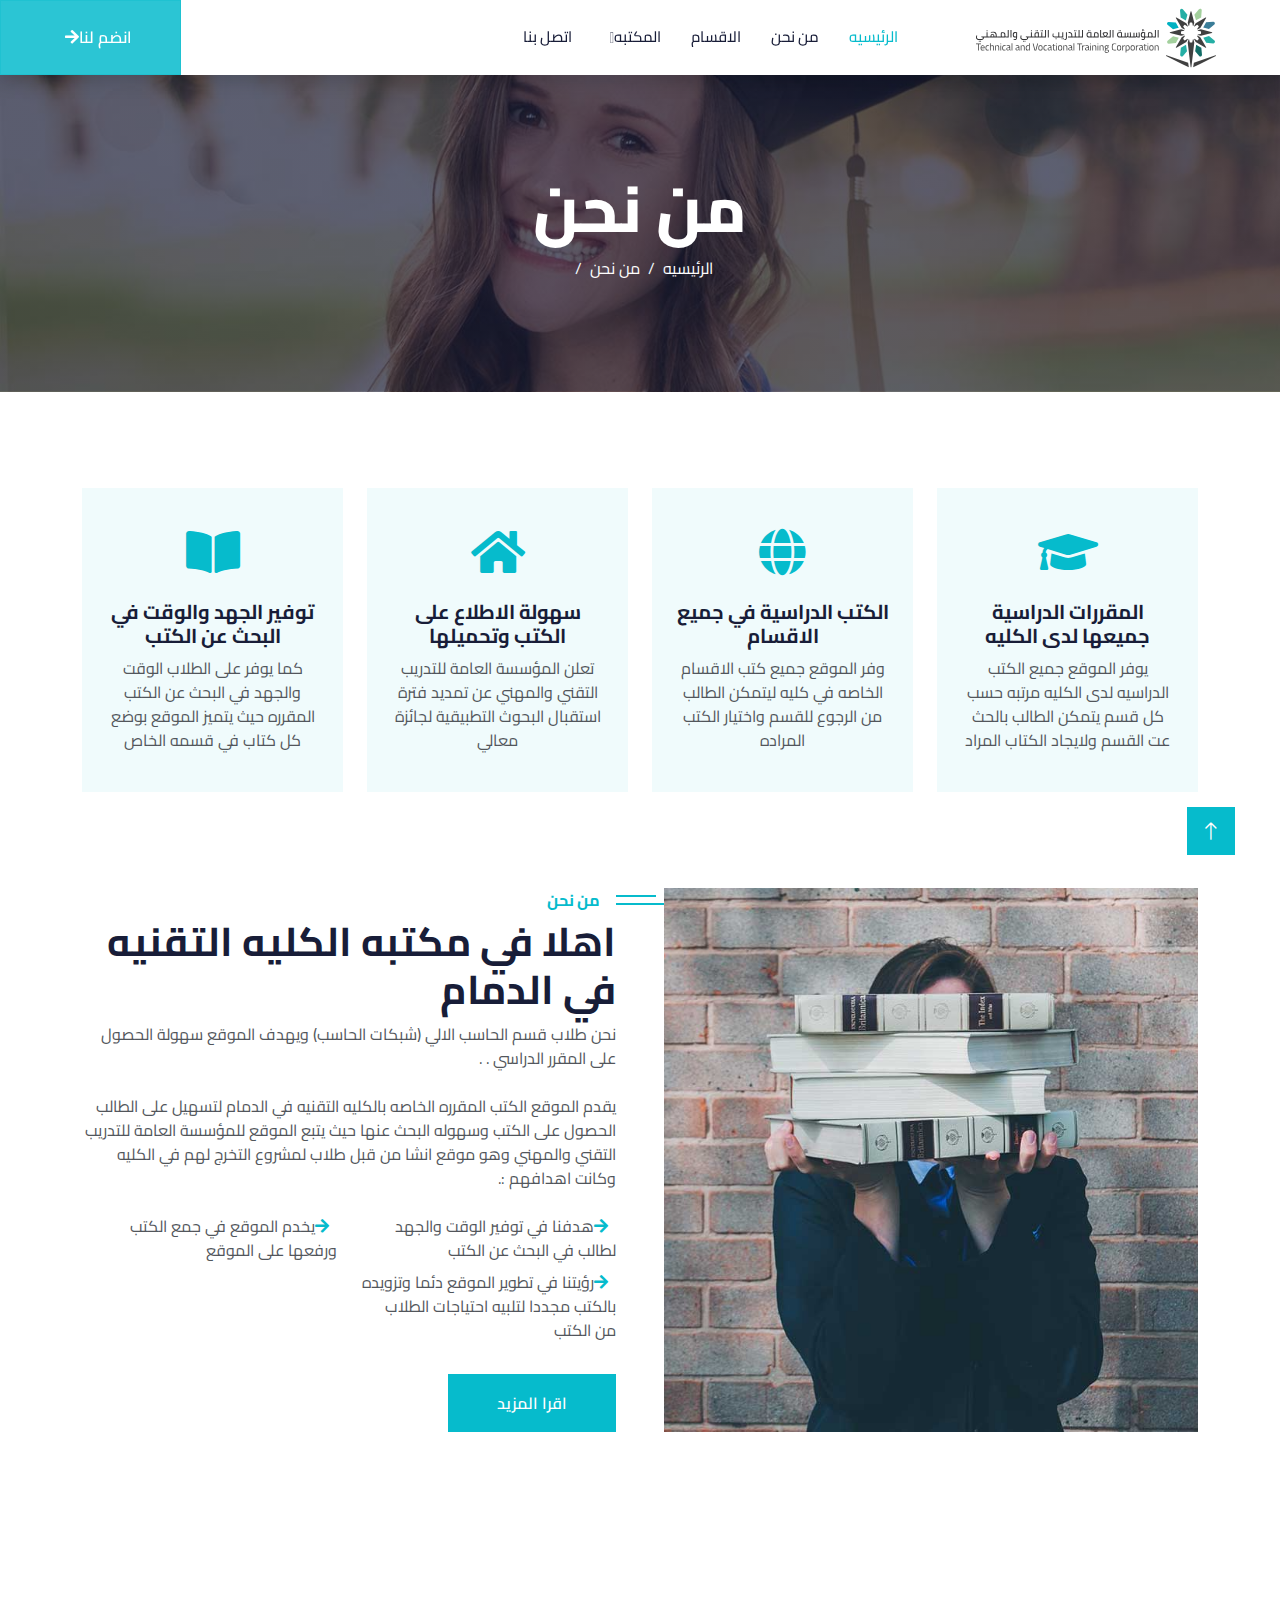
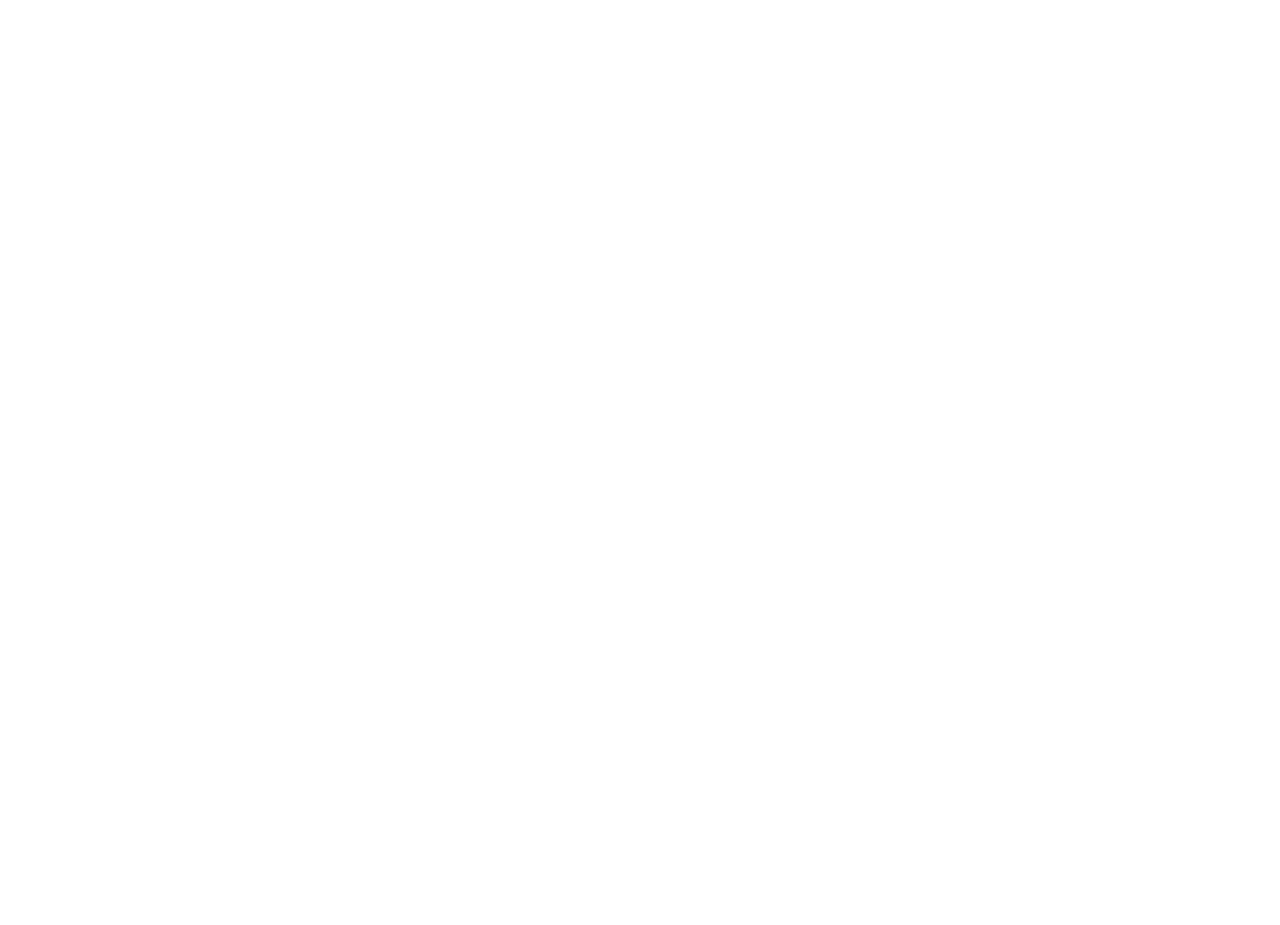
==== about.html @ c3a36c55 "o" ====
<!DOCTYPE html>
<html lang="en">

<head>
    <meta charset="utf-8">
    <title>مكتبه الكليه التقنيه في الدمام </title>
    <meta content="width=device-width, initial-scale=1.0" name="viewport">
    <meta content="" name="keywords">
    <meta content="" name="description">

    <!-- Favicon -->
    <link href="img/favicon.ico" rel="icon">

    <link rel="preconnect" href="https://fonts.googleapis.com">
    <link rel="preconnect" href="https://fonts.gstatic.com" crossorigin>
    <link href="https://fonts.googleapis.com/css2?family=Cairo:wght@600&display=swap" rel="stylesheet">    <link href="https://cdnjs.cloudflare.com/ajax/libs/font-awesome/5.10.0/css/all.min.css" rel="stylesheet">
        

    <!-- Icon Font Stylesheet -->
    <link href="https://cdnjs.cloudflare.com/ajax/libs/font-awesome/5.10.0/css/all.min.css" rel="stylesheet">
    <link href="https://cdn.jsdelivr.net/npm/bootstrap-icons@1.4.1/font/bootstrap-icons.css" rel="stylesheet">

    <!-- Libraries Stylesheet -->
    <link href="lib/animate/animate.min.css" rel="stylesheet">
    <link href="lib/owlcarousel/assets/owl.carousel.min.css" rel="stylesheet">

    <!-- Customized Bootstrap Stylesheet -->
    <link href="css/bootstrap.min.css" rel="stylesheet">

    <!-- Template Stylesheet -->
    <link href="css/style.css" rel="stylesheet">
</head>

<body>
    <!-- Spinner Start -->
    <div id="spinner" class="show bg-white position-fixed translate-middle w-100 vh-100 top-50 start-50 d-flex align-items-center justify-content-center">
        <div class="spinner-border text-primary" style="width: 3rem; height: 3rem;" role="status">
            <span class="sr-only">Loading...</span>
        </div>
    </div>
    <!-- Spinner End -->


    <!-- Navbar Start -->
    <nav class="navbar navbar-expand-lg bg-white navbar-light shadow sticky-top p-0">
        <a href="index.html" class="navbar-brand d-flex align-items-center px-4 px-lg-5">
            <img width="240" height="200" src="img/logo.svg" alt="">
        </a>
        <button type="button" class="navbar-toggler me-4" data-bs-toggle="collapse" data-bs-target="#navbarCollapse">
            <span class="navbar-toggler-icon"></span>
        </button>
        <div class="collapse navbar-collapse" id="navbarCollapse">
            <div class="navbar-nav ms-auto p-4 p-lg-0">
                <a href="index.html" class="nav-item nav-link active">الرئيسيه</a>
                <a href="about.html" class="nav-item nav-link">من نحن</a>
                <a href="courses.html" class="nav-item nav-link">الاقسام</a>
                <div class="nav-item dropdown">
                    <a href="#" class="nav-link dropdown-toggle" data-bs-toggle="dropdown">المكتبه</a>
                    <div class="dropdown-menu fade-down m-0">
                        <a href="team.html" class="dropdown-item">المحاضرين</a>
                        <a href="courses.html" class="dropdown-item">الكتب</a>
                        <!-- <a href="404.html" class="dropdown-item">404 Page</a> -->
                    </div>
                </div>
                <a href="contact.html" class="nav-item nav-link">اتصل بنا </a>
            </div>
            <a href="" class="btn btn-primary py-4 px-lg-5 d-none d-lg-block"> انضم لنا<i class="fa fa-arrow-right ms-3"></i></a>
        </div>
    </nav>
    <!-- Navbar End -->


    <!-- Header Start -->
    <div class="container-fluid bg-primary py-5 mb-5 page-header">
        <div class="container py-5">
            <div class="row justify-content-center">
                <div class="col-lg-10 text-center">
                    <h1 class="display-3 text-white animated slideInDown">من نحن</h1>
                    <nav aria-label="breadcrumb">
                        <ol class="breadcrumb justify-content-center">
                            <li class="breadcrumb-item"><a class="text-white" href="#">الرئيسيه</a></li>
                            <li class="breadcrumb-item"><a class="text-white" href="#"></a></li>
                            <li class="breadcrumb-item text-white active" aria-current="page">من نحن</li>
                        </ol>
                    </nav>
                </div>
            </div>
        </div>
    </div>
    <!-- Header End -->


    <!-- Service Start -->
    <div class="container-xxl py-5">
        <div class="container">
            <div class="row g-4">
                <div class="col-lg-3 col-sm-6 wow fadeInUp" data-wow-delay="0.1s">
                    <div class="service-item text-center pt-3">
                        <div class="p-4">
                            <i class="fa fa-3x fa-graduation-cap text-primary mb-4"></i>
                            <h5 >المقررات الدراسية جميعها لدى الكليه    </h5>
                            <p> يوفر الموقع جميع الكتب الدراسيه لدى الكليه مرتبه حسب كل قسم يتمكن الطالب بالحث عت القسم ولايجاد الكتاب المراد </p>
                        </div>
                    </div>
                </div>
                <div class="col-lg-3 col-sm-6 wow fadeInUp" data-wow-delay="0.3s">
                    <div class="service-item text-center pt-3">
                        <div class="p-4">
                            <i class="fa fa-3x fa-globe text-primary mb-4"></i>
                            <h5 >  الكتب الدراسية في جميع الاقسام
                            </h5>
                            <p>وفر الموقع جميع كتب الاقسام الخاصه في كليه  ليتمكن الطالب من الرجوع للقسم واختيار الكتب المراده </p>
                        </div>
                    </div>
                </div>
                <div class="col-lg-3 col-sm-6 wow fadeInUp" data-wow-delay="0.5s">
                    <div class="service-item text-center pt-3">
                        <div class="p-4">
                            <i class="fa fa-3x fa-home text-primary mb-4"></i>
                            <h5 > سهولة الاطلاع على الكتب وتحميلها</h5>
                            <p>تعلن المؤسسة العامة للتدريب التقني والمهني عن تمديد فترة استقبال البحوث التطبيقية لجائزة معالي</p>
                        </div>
                    </div>
                </div>
                <div class="col-lg-3 col-sm-6 wow fadeInUp" data-wow-delay="0.7s">
                    <div class="service-item text-center pt-3">
                        <div class="p-4">
                            <i class="fa fa-3x fa-book-open text-primary mb-4"></i>
                            <h5 >  توفير الجهد والوقت  في البحث عن الكتب </h5>
                            <p> كما يوفر على الطلاب الوقت والجهد في البحث عن الكتب المقرره حيث يتميز الموقع بوضع كل كتاب في قسمه الخاص  </p>
                        </div>
                    </div>
                </div>
            </div>
        </div>
    </div>
    <!-- Service End -->



   <!-- About Start -->
   <div class="container-xxl py-5">
    <div class="container">
        <div class="row g-5">
            <div class="col-lg-6 wow fadeInUp" data-wow-delay="0.1s" style="min-height: 400px;">
                <div class="position-relative h-100">
                    <img class="img-fluid position-absolute w-100 h-100" src="img/about.jpg" alt="" style="object-fit: cover;">
                </div>
            </div>
            <div class="col-lg-6 wow fadeInUp" data-wow-delay="0.3s">
                <h6 class="section-title bg-white text-start text-primary pe-3"> من نحن</h6>
                <h1 >اهلا في مكتبه الكليه التقنيه في الدمام</h1>
                <p class="mb-4">   نحن طلاب قسم الحاسب الالي (شبكات الحاسب) ويهدف الموقع سهولة الحصول على المقرر الدراسي .
                    .</p>
                <p class="mb-4">يقدم الموقع الكتب المقرره الخاصه بالكليه التقنيه في الدمام لتسهيل على الطالب الحصول على الكتب وسهوله البحث عنها حيث يتبع الموقع للمؤسسة العامة للتدريب التقني والمهني وهو  موقع  انشا من قبل طلاب لمشروع التخرج لهم في الكليه وكانت اهدافهم :.</p>
                <div class="row gy-2 gx-4 mb-4">
                    <div class="col-sm-6">
                        <p class="mb-0"><i class="fa fa-arrow-right text-primary me-2"></i>هدفنا في توفير الوقت والجهد لطالب في البحث عن الكتب  </p>
                    </div>
                    <div class="col-sm-6">
                        <p class="mb-0"><i class="fa fa-arrow-right text-primary me-2"></i>يخدم الموقع  في جمع الكتب ورفعها على الموقع </p>
                    </div>
                    <div class="col-sm-6">
                        <p class="mb-0"><i class="fa fa-arrow-right text-primary me-2"></i>رؤيتنا في تطوير الموقع دئما وتزويده بالكتب مجددا لتلبيه احتياجات الطلاب من الكتب </p>
                    </div>
                    
                   
                </div>
                <a class="btn btn-primary py-3 px-5 mt-2" href="">اقرا المزيد  </a>
            </div>
        </div>
    </div>
</div>
<!-- About End -->


   <!-- Team Start -->
   <div class="container-xxl py-5">
    <div class="container">
        <div class="text-center wow fadeInUp" data-wow-delay="0.1s">
            <h6 class="section-title bg-white text-center text-primary px-3">المحاضرين</h6>
            <h1 class="mb-5">اشهر المحاضرين</h1>
        </div>
        <div class="row g-4">
            <div class="col-lg-3 col-md-6 wow fadeInUp" data-wow-delay="0.1s">
                <div class="team-item bg-light">
                    <div class="overflow-hidden">
                        <img class="img-fluid" src="img/team-1.jpg" alt="">
                    </div>
                    <div class="position-relative d-flex justify-content-center" style="margin-top: -23px;">
                        <div class="bg-light d-flex justify-content-center pt-2 px-1">
                            <a class="btn btn-sm-square btn-primary mx-1" href=""><i class="fab fa-facebook-f"></i></a>
                            <a class="btn btn-sm-square btn-primary mx-1" href=""><i class="fab fa-twitter"></i></a>
                            <a class="btn btn-sm-square btn-primary mx-1" href=""><i class="fab fa-instagram"></i></a>
                        </div>
                    </div>
                    <div class="text-center p-4">
                        <h5 class="mb-0"> اسم المحاضر</h5>
                        <small>الماده :حاسب الي</small>
                    </div>
                </div>
            </div>
            <div class="col-lg-3 col-md-6 wow fadeInUp" data-wow-delay="0.3s">
                <div class="team-item bg-light">
                    <div class="overflow-hidden">
                        <img class="img-fluid" src="img/team-2.jpg" alt="">
                    </div>
                    <div class="position-relative d-flex justify-content-center" style="margin-top: -23px;">
                        <div class="bg-light d-flex justify-content-center pt-2 px-1">
                            <a class="btn btn-sm-square btn-primary mx-1" href=""><i class="fab fa-facebook-f"></i></a>
                            <a class="btn btn-sm-square btn-primary mx-1" href=""><i class="fab fa-twitter"></i></a>
                            <a class="btn btn-sm-square btn-primary mx-1" href=""><i class="fab fa-instagram"></i></a>
                        </div>
                    </div>
                    <div class="text-center p-4">
                        <h5 class="mb-0"> اسم المحاضر</h5>
                        <small>الماده :حاسب الي</small>
                    </div>
                </div>
            </div>
            <div class="col-lg-3 col-md-6 wow fadeInUp" data-wow-delay="0.5s">
                <div class="team-item bg-light">
                    <div class="overflow-hidden">
                        <img class="img-fluid" src="img/team-3.jpg" alt="">
                    </div>
                    <div class="position-relative d-flex justify-content-center" style="margin-top: -23px;">
                        <div class="bg-light d-flex justify-content-center pt-2 px-1">
                            <a class="btn btn-sm-square btn-primary mx-1" href=""><i class="fab fa-facebook-f"></i></a>
                            <a class="btn btn-sm-square btn-primary mx-1" href=""><i class="fab fa-twitter"></i></a>
                            <a class="btn btn-sm-square btn-primary mx-1" href=""><i class="fab fa-instagram"></i></a>
                        </div>
                    </div>
                    <div class="text-center p-4">
                        <h5 class="mb-0"> اسم المحاضر</h5>
                        <small>الماده :حاسب الي</small>
                    </div>
                </div>
            </div>
            <div class="col-lg-3 col-md-6 wow fadeInUp" data-wow-delay="0.7s">
                <div class="team-item bg-light">
                    <div class="overflow-hidden">
                        <img class="img-fluid" src="img/team-4.jpg" alt="">
                    </div>
                    <div class="position-relative d-flex justify-content-center" style="margin-top: -23px;">
                        <div class="bg-light d-flex justify-content-center pt-2 px-1">
                            <a class="btn btn-sm-square btn-primary mx-1" href=""><i class="fab fa-facebook-f"></i></a>
                            <a class="btn btn-sm-square btn-primary mx-1" href=""><i class="fab fa-twitter"></i></a>
                            <a class="btn btn-sm-square btn-primary mx-1" href=""><i class="fab fa-instagram"></i></a>
                        </div>
                    </div>
                    <div class="text-center p-4">
                        <h5 class="mb-0"> اسم المحاضر</h5>
                        <small>الماده :حاسب الي</small>
                    </div>
                </div>
            </div>
        </div>
    </div>
</div>
<!-- Team End -->

<div class="container-fluid bg-dark text-light footer pt-5 mt-5 wow fadeIn" data-wow-delay="0.1s">
    <div class="container py-5">
        <div class="row g-5">
            <div class="col-lg-6 col-md-6">
                <h4 class="text-white mb-3">مكتبه الكليه التقنيه الالكترونية  في الدمام </h4>
                <p>هدفنا تسهيل على الطالب في البحث عن الكتب المراده لذا يوفر موقعنا جميع الكتب الكليه بجميع اقسامها </p>
                <div class="position-relative mx-auto" style="max-width: 400px;">
                    <input class="form-control border-0 w-100 py-3 ps-4 pe-5" type="text" placeholder="Your email">
                    <button type="button" class="btn btn-primary py-2 position-absolute top-0 end-0 mt-2 me-2">سجل الدخول </button>
                </div>
            </div>
            <div class="col-lg-3 col-md-6">
                <h4 class="text-white "> روابط سريعه</h4>
                
                <a class="btn btn-link" href=""> من نجن</a>
                <a class="btn btn-link" href=""> اتصل بنا</a>
                <a class="btn btn-link" href=""> الخصوصيه </a>
                <!-- <a class="btn btn-link" href=""> </a> -->
                <a class="btn btn-link" href="">FAQs & Help</a>
            </div>
            <div class="col-lg-3 col-md-6">
                <h4 class="text-white mb-3">التواصل</h4>
                <p class="mb-2"><i class="fa fa-map-marker-alt me-3"></i>  الدمام, السعوديه  ,الكليه التقنيه</p>
                <p class="mb-2"><i class="fa fa-phone-alt me-3"></i>+96650768657</p>
                <p class="mb-2"><i class="fa fa-envelope me-3"></i>info@Libraries.com</p>
                <div class="d-flex pt-2">
                    <a class="btn btn-outline-light btn-social" href=""><i class="fab fa-twitter"></i></a>
                    <a class="btn btn-outline-light btn-social" href=""><i class="fab fa-facebook-f"></i></a>
                    <a class="btn btn-outline-light btn-social" href=""><i class="fab fa-youtube"></i></a>
                    <a class="btn btn-outline-light btn-social" href=""><i class="fab fa-linkedin-in"></i></a>
                </div>
            </div>
            
            
        </div>
    </div>
    <div class="container">
        <div class="copyright">
            <div class="row">
                <div class="col-md-6 text-center text-md-start mb-3 mb-md-0">
                    &copy; <a class="border-bottom" href="#">مكتبه الجامعه التقنيه </a>, جميع الحقوق محفوظه.

                    <!--/*** This template is free as long as you keep the footer author’s credit link/attribution link/backlink. If you'd like to use the template without the footer author’s credit link/attribution link/backlink, you can purchase the Credit Removal License from "https://htmlcodex.com/credit-removal". Thank you for your support. ***/-->
                     <!-- صمم بواسطة <a class="border-bottom" href="https://htmlcodex.com">HTML Codex</a><br><br>
                    Distributed By <a class="border-bottom" href="https://themewagon.com">ThemeWagon</a> -->
                </div>
                <div class="col-md-6 text-center text-md-end">
                    <div class="footer-menu">
                        <a href="">الرئيسه</a>
                        <a href="">التتبع</a>
                        <a href="">مساعده</a>
                        <a href="">FQAs</a>
                    </div>
                </div>
            </div>
        </div>
    </div>
</div>


    <!-- Back to Top -->
    <a href="#" class="btn btn-lg btn-primary btn-lg-square back-to-top"><i class="bi bi-arrow-up"></i></a>


    <!-- JavaScript Libraries -->
    <script src="https://code.jquery.com/jquery-3.4.1.min.js"></script>
    <script src="https://cdn.jsdelivr.net/npm/bootstrap@5.0.0/dist/js/bootstrap.bundle.min.js"></script>
    <script src="lib/wow/wow.min.js"></script>
    <script src="lib/easing/easing.min.js"></script>
    <script src="lib/waypoints/waypoints.min.js"></script>
    <script src="lib/owlcarousel/owl.carousel.min.js"></script>

    <!-- Template Javascript -->
    <script src="js/main.js"></script>
</body>

</html>
---- css/style.css ----
/********** Template CSS **********/
:root {
    --primary: #06BBCC;
    --light: #F0FBFC;
    --dark: #181d38;
    direction: rtl;
    font-family: 'Cairo', sans-serif;}
body{

    font-family: 'Cairo', sans-serif;
}
 h5 {    font-family: 'Cairo', sans-serif;
}
h6{    font-family: 'Cairo', sans-serif;
}
h1{    font-family: 'Cairo', sans-serif;
}
h4{    font-family: 'Cairo', sans-serif;
}
.p{
    font-family: 'Cairo', sans-serif;
}  

.fw-medium {
    font-weight: 600 !important;
}

.fw-semi-bold {
    font-weight: 700 !important;
}

.back-to-top {
    position: fixed;
    display: none;
    right: 45px;
    bottom: 45px;
    z-index: 99;
}


/*** Spinner ***/
#spinner {
    opacity: 0;
    visibility: hidden;
    transition: opacity .5s ease-out, visibility 0s linear .5s;
    z-index: 99999;
}

#spinner.show {
    transition: opacity .5s ease-out, visibility 0s linear 0s;
    visibility: visible;
    opacity: 1;
}


/*** Button ***/
.btn {
    font-family: 'Cairo', sans-serif;
        font-weight: 600;
    transition: .5s;
}

.btn.btn-primary,
.btn.btn-secondary {
    color: #FFFFFF;

}

.btn-square {
    width: 38px;
    height: 38px;
}

.btn-sm-square {
    width: 32px;
    height: 32px;
}

.btn-lg-square {
    width: 48px;
    height: 48px;
}

.btn-square,
.btn-sm-square,
.btn-lg-square {
    padding: 0;
    display: flex;
    align-items: center;
    justify-content: center;
    font-weight: normal;
    border-radius: 0px;
}


/*** Navbar ***/
.navbar .dropdown-toggle::after {
    border: none;
    content: "\f107";
    font-family: 'Cairo', sans-serif;
    vertical-align: middle;
    margin-left: 8px;
}

.navbar-light .navbar-nav .nav-link {
    margin-right: 30px;
    padding: 25px 0;
    color: #FFFFFF;
    font-size: 15px;
    text-transform: uppercase;
    outline: none;
}

.navbar-light .navbar-nav .nav-link:hover,
.navbar-light .navbar-nav .nav-link.active {
    color: var(--primary);
}

@media (max-width: 991.98px) {
    .navbar-light .navbar-nav .nav-link  {
        margin-right: 0;
        padding: 10px 0;
    }

    .navbar-light .navbar-nav {
        border-top: 1px solid #EEEEEE;
    }
}

.navbar-light .navbar-brand,
.navbar-light a.btn {
    height: 75px;
}

.navbar-light .navbar-nav .nav-link {
    color: var(--dark);
    font-weight: 500;
}

.navbar-light.sticky-top {
    top: -100px;
    transition: .5s;
}

@media (min-width: 992px) {
    .navbar .nav-item .dropdown-menu {
        display: block;
        margin-top: 0;
        opacity: 0;
        visibility: hidden;
        transition: .5s;
    }

    .navbar .dropdown-menu.fade-down {
        top: 100%;
        transform: rotateX(-75deg);
        transform-origin: 0% 0%;
    }

    .navbar .nav-item:hover .dropdown-menu {
        top: 100%;
        transform: rotateX(0deg);
        visibility: visible;
        transition: .5s;
        opacity: 1;
    }
}


/*** Header carousel ***/
@media (max-width: 768px) {
    .header-carousel .owl-carousel-item {
        position: relative;
        min-height: 300px;
        direction: rtl;

    }
    
    .header-carousel{

        direction: rtl;
        width: 50%;
    }
    .header-carousel .owl-carousel-item img {
        position: absolute;
        width: 100%;
        height: 100%;
        object-fit: cover;  
        direction:rtl;     
    }
}

.header-carousel .owl-nav {
    position: absolute;
    top: 50%;
    left:  8%;
    transform: translateY(-50%);
    display: flex;
    flex-direction: column;       

}

.header-carousel .owl-nav .owl-prev,
.header-carousel .owl-nav .owl-next {
    margin: 7px 0;
    width: 45px;
    height: 45px;
    display: flex;
    align-items: center;
    justify-content: center;
    color: #FFFFFF;
    background: transparent;
    border: 1px solid #FFFFFF;
    font-size: 22px;
    transition: .5s;   
    direction: rtl;    

}

.header-carousel .owl-nav .owl-prev:hover,
.header-carousel .owl-nav .owl-next:hover {
    background: var(--primary);
    border-color: var(--primary);      

}

.page-header {
    background: linear-gradient(rgba(24, 29, 56, .7), rgba(24, 29, 56, .7)), url(../img/carousel-1.jpg);
    background-position: center center;
    background-repeat: no-repeat;
    background-size: cover;
    direction: rtl;
}

.page-header-inner {
    background: rgba(15, 23, 43, .7);
    direction: rtl;
}

.breadcrumb-item + .breadcrumb-item::before {
    direction: rtl;

    color: var(--light);
}


/*** Section Title ***/
.section-title {
    position: relative;
    display: inline-block;
    text-transform: uppercase;
    direction: rtl;
}

.section-title::before {
    position: absolute;
    content: "";
    width: calc(100% + 80px);
    height: 2px;
    top: 4px;
    right: -40px;
    background: var(--primary);
    z-index: -1;
}

.section-title::after {
    position: absolute;
    content: "";
    width: calc(100% + 120px);
    height: 2px;
    bottom: 5px;
    right: -60px;
    background: var(--primary);
    z-index: -1;
    direction: ltr;
}

.section-title.text-start::before {
    width: calc(100% + 40px);
    left: 0;
    direction: ltr;
}

.section-title.text-start::after {
    width: calc(100% + 60px);
    left: 0;
    direction: ltr;

}


/*** Service ***/
.service-item {
    background: var(--light);
    transition: .5s;
}

.service-item:hover {
    margin-top: -10px;
    background: var(--primary);
}

.service-item * {
    transition: .5s;
}

.service-item:hover * {
    color: var(--light) !important;
}


/*** Categories & Courses ***/
.category img,
.course-item img {
    transition: .5s;
}

.category a:hover img,
.course-item:hover img {
    transform: scale(1.1);
}


/*** Team ***/
.team-item img {
    transition: .5s;
}

.team-item:hover img {
    transform: scale(1.1);
}


/*** Testimonial ***/
.testimonial-carousel{

    direction: ltr;
}
.testimonial-carousel::before {
    position: absolute;
    content: "";
    top: 0;
    left: 0;
    height: 100%;
    width: 0;
    background: linear-gradient(to right, rgba(255, 255, 255, 1) 0%, rgba(255, 255, 255, 0) 100%);
    z-index: 1;
}

.testimonial-carousel::after {
    position: absolute;
    content: "";
    top: 0;
    right: 0;
    height: 100%;
    width: 0;
    background: linear-gradient(to left, rgba(255, 255, 255, 1) 0%, rgba(255, 255, 255, 0) 100%);
    z-index: 1;
}

@media (min-width: 768px) {
    .testimonial-carousel::before,
    .testimonial-carousel::after {
        width: 200px;
    }
}

@media (min-width: 992px) {
    .testimonial-carousel::before,
    .testimonial-carousel::after {
        width: 300px;
    }
}

.testimonial-carousel .owl-item .testimonial-text,
.testimonial-carousel .owl-item.center .testimonial-text * {
    transition: .5s;
}

.testimonial-carousel .owl-item.center .testimonial-text {
    background: var(--primary) !important;
}

.testimonial-carousel .owl-item.center .testimonial-text * {
    color: #FFFFFF !important;
}

.testimonial-carousel .owl-dots {
    margin-top: 24px;
    display: flex;
    align-items: flex-end;
    justify-content: center;
}

.testimonial-carousel .owl-dot {
    position: relative;
    display: inline-block;
    margin: 0 5px;
    width: 15px;
    height: 15px;
    border: 1px solid #CCCCCC;
    transition: .5s;
}

.testimonial-carousel .owl-dot.active {
    background: var(--primary);
    border-color: var(--primary);
}


/*** Footer ***/
.footer .btn.btn-social {
    margin-right: 5px;
    width: 35px;
    height: 35px;
    display: flex;
    align-items: center;
    justify-content: center;
    color: var(--light);
    font-weight: normal;
    border: 1px solid #FFFFFF;
    border-radius: 35px;
    transition: .3s;
}

.footer .btn.btn-social:hover {
    color: var(--primary);
}

.footer .btn.btn-link {
    display: block;
    margin-bottom: 5px;
    padding: 0;
    text-align: left;
    color: #FFFFFF;
    font-size: 15px;
    font-weight: normal;
    text-transform: capitalize;
    transition: .3s;
}

.footer .btn.btn-link::before {
    position: relative;
    content: "\f105";
    font-family: 'Cairo', sans-serif;
        font-weight: 900;
    margin-right: 10px;
}

.footer .btn.btn-link:hover {
    letter-spacing: 1px;
    box-shadow: none;
}

.footer .copyright {
    padding: 25px 0;
    font-size: 15px;
    border-top: 1px solid rgba(256, 256, 256, .1);
}

.footer .copyright a {
    color: var(--light);
}

.footer .footer-menu a {
    margin-right: 15px;
    padding-right: 15px;
    border-right: 1px solid rgba(255, 255, 255, .1);
}

.footer .footer-menu a:last-child {
    margin-right: 0;
    padding-right: 0;
    border-right: none;
}
/*********************************
8. Courses
*********************************/

.courses
{
	width: 100%;
	padding-top: 93px;
	padding-bottom: 100px;
}
.courses_row
{
	margin-top: 45px;
}
.course
{
	width: 100%;
	border-radius: 6px;
	background: #FFFFFF;
	box-shadow: 0px 1px 10px rgba(29,34,47,0.1);
}
.course_image
{
	width: 100%;
	border-top-left-radius: 6px;
	border-top-right-radius: 6px;
	overflow: hidden;
}
.course_image img
{
	max-width: 100%;
}
.course_body
{
	padding-top: 22px;
	padding-left: 30px;
	padding-right: 30px;
	padding-bottom: 23px;
}
.course_title a
{
	font-family: 'Roboto Slab', serif;
	font-size: 20px;
	color: #384158;
	-webkit-transition: all 200ms ease;
	-moz-transition: all 200ms ease;
	-ms-transition: all 200ms ease;
	-o-transition: all 200ms ease;
	transition: all 200ms ease;
}
.course_title a:hover
{
	color: #14bdee;
}
.course_teacher
{
	font-size: 15px;
	font-weight: 400;
	color: #384158;
	margin-top: 6px;
}
.course_text
{
	margin-top: 13px;
}
.course_footer
{
	padding-left: 30px;
	padding-right: 30px;
}
.course_footer_content
{
	width: 100%;
	border-top: solid 1px #e5e5e5;
	padding-top: 9px;
	padding-bottom: 11px;
}
.course_info
{
	display: inline-block;
	font-size: 14px;
	font-weight: 400;
	color: #55555a;
}
.course_info:first-child
{
	margin-right: 18px;
}
.course_info i
{
	color: #ffc80a;
}
.course_price
{
	font-family: 'Roboto Slab', serif;
	font-size: 20px;
	font-weight: 700;
	color: #14bdee;
}
.course_price span
{
	font-family: 'Roboto Slab', serif;
	font-size: 14px;
	font-weight: 400;
	text-decoration: line-through;
	color: #b5b8be;
	margin-right: 10px;
}
.courses_button
{
	width: 210px;
	height: 46px;
	border-radius: 3px;
	background: #14bdee;
	text-align: center;
	margin: 0 auto;
	margin-top: 41px;
	box-shadow: 0px 5px 40px rgba(29,34,47,0.15);
}
.courses_button:hover
{
	box-shadow: 0px 5px 40px rgba(29,34,47,0.45);
}
.courses_button a
{
	display: block;
	font-size: 14px;
	font-weight: 500;
	text-transform: uppercase;
	line-height: 46px;
	color: #FFFFFF;
}
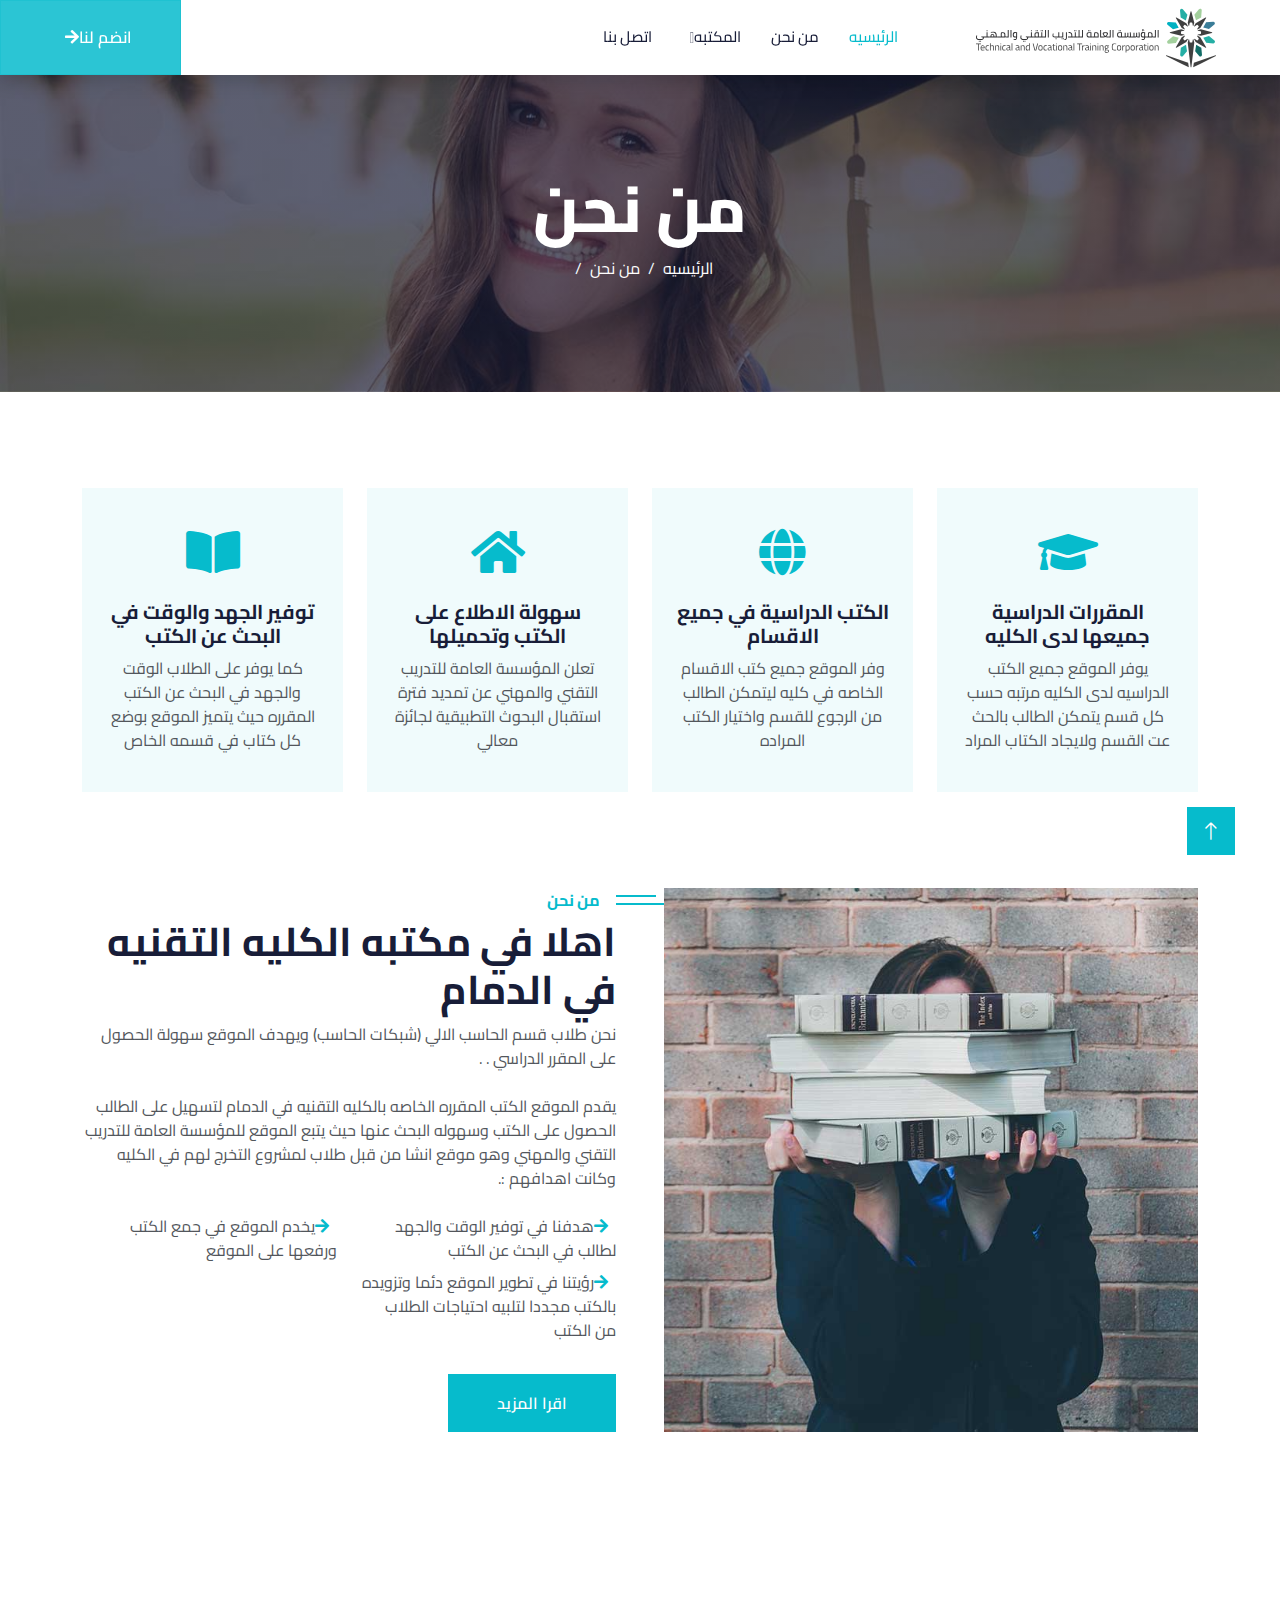
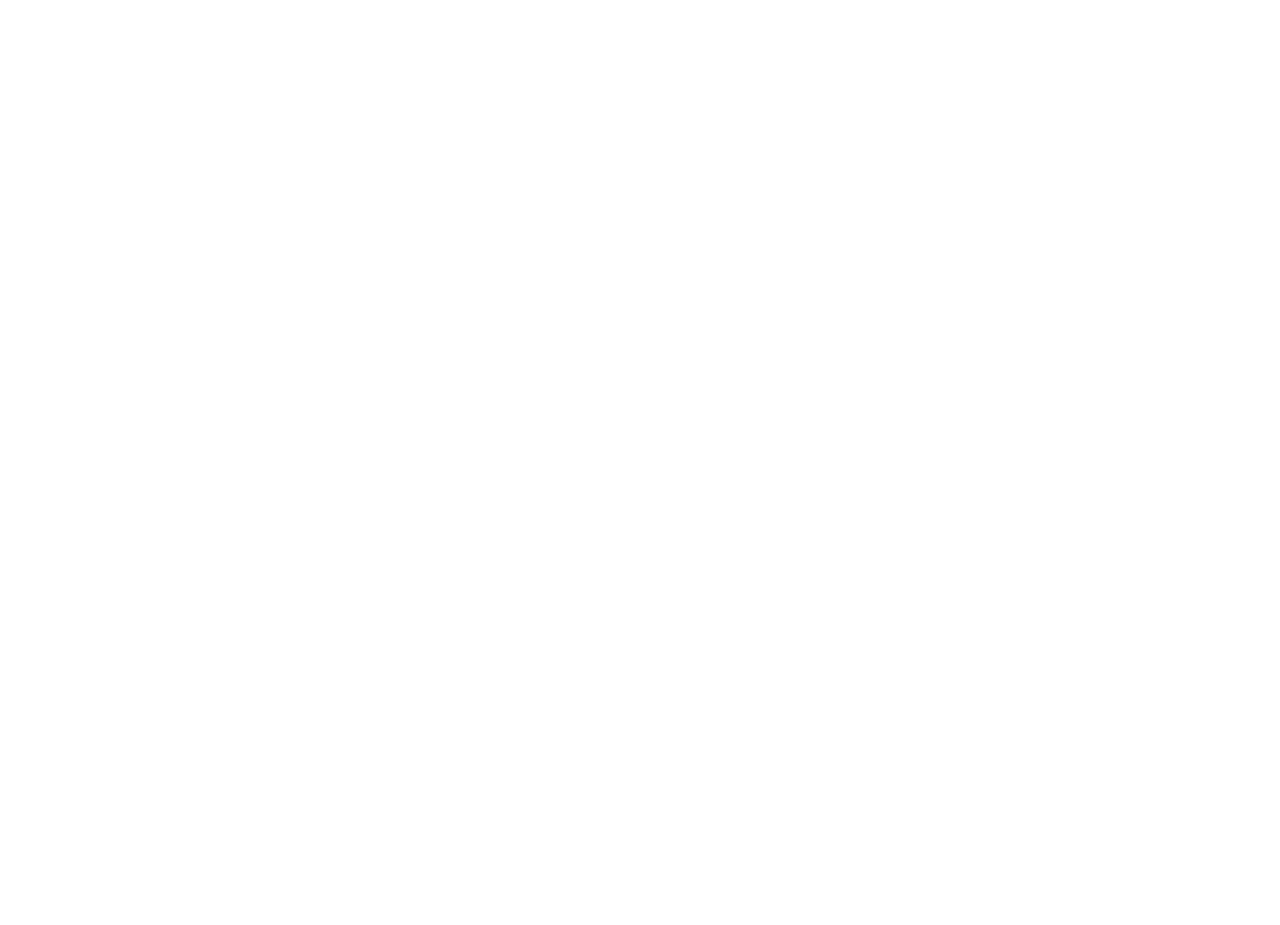
==== commit 51e35ece: "d" ====
--- a/about.html
+++ b/about.html
@@ -53,7 +53,6 @@
             <div class="navbar-nav ms-auto p-4 p-lg-0">
                 <a href="index.html" class="nav-item nav-link active">الرئيسيه</a>
                 <a href="about.html" class="nav-item nav-link">من نحن</a>
-                <a href="courses.html" class="nav-item nav-link">الاقسام</a>
                 <div class="nav-item dropdown">
                     <a href="#" class="nav-link dropdown-toggle" data-bs-toggle="dropdown">المكتبه</a>
                     <div class="dropdown-menu fade-down m-0">
